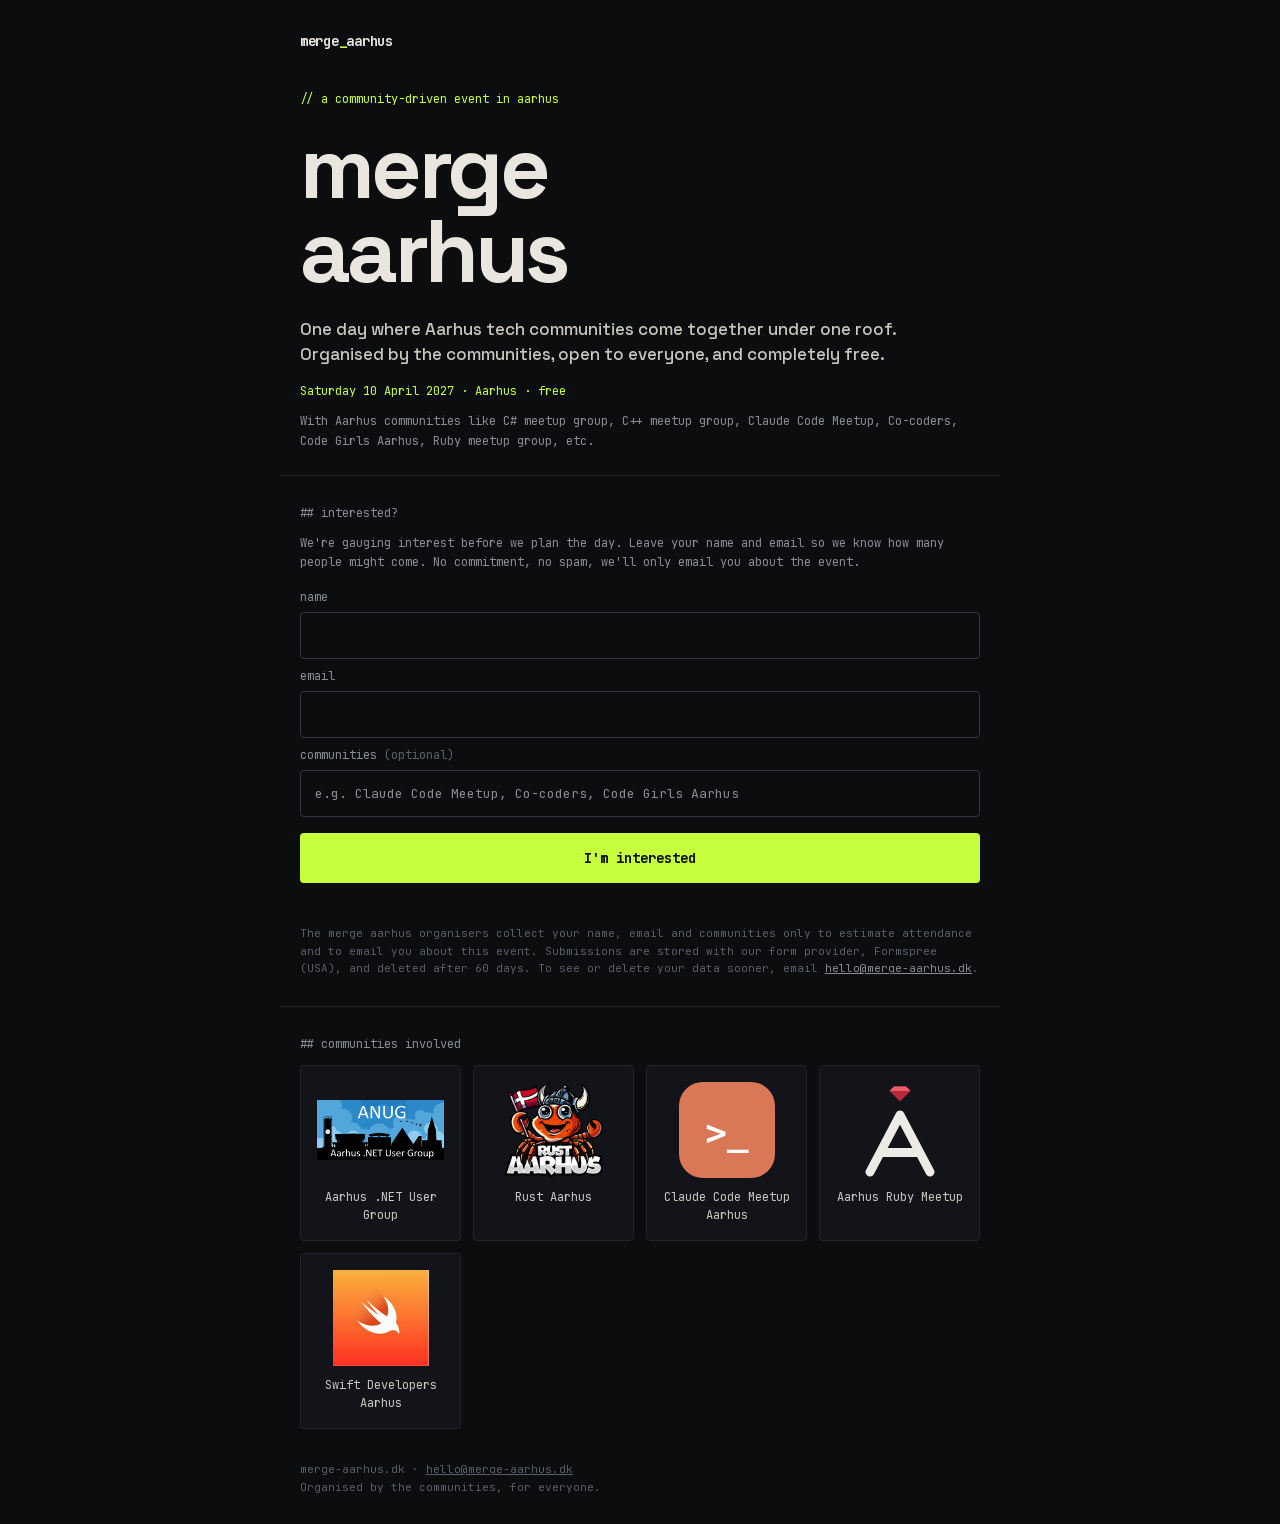
==== public/index.html @ e02bc5ac "Add Swift Developers Aarhus card with logo and link" ====
<!DOCTYPE html>
<html lang="en">
<head>
  <meta charset="utf-8">
  <meta name="viewport" content="width=device-width, initial-scale=1">
  <title>merge aarhus</title>
  <meta name="description" content="A free, community-driven tech event in Aarhus, for everyone. Saturday 10 April 2027. Tell us you're interested so we know how many people to plan for.">
  <meta name="theme-color" content="#0c0d0f">
  <link rel="icon" href="favicon.svg" type="image/svg+xml">
  <link rel="preload" href="fonts/jetbrains-mono-latin.woff2" as="font" type="font/woff2" crossorigin>
  <link rel="preload" href="fonts/space-grotesk-latin.woff2" as="font" type="font/woff2" crossorigin>
  <link rel="stylesheet" href="styles.css">
  <script src="app.js" defer></script>
</head>
<body>
  <div class="wrap">
    <nav class="nav">
      <a href="/" class="logo">merge<span>_</span>aarhus</a>
    </nav>

    <header class="section hero">
      <div class="kicker">// a community-driven event in aarhus</div>
      <h1>merge<br>aarhus</h1>
      <p class="lede hero-lede">One day where Aarhus tech communities come together under one roof.<br>Organised by the communities, open to everyone, and completely free.</p>
      <div class="hero-date"><time datetime="2027-04-10">Saturday 10 April 2027</time> · Aarhus · free</div>
      <p class="hero-communities">With Aarhus communities like C# meetup group, C++ meetup group, Claude Code Meetup, Co-coders, Code Girls Aarhus, Ruby meetup group, etc.</p>
    </header>

    <section class="section" id="interest">
      <div class="label">## interested?</div>
      <p class="muted-p">We're gauging interest before we plan the day. Leave your name and email so we know how many people might come. No commitment, no spam, we'll only email you about the event.</p>
      <form class="form" id="interest-form" action="https://formspree.io/f/mljjpjzb" method="POST">
        <label class="field">
          <span>name</span>
          <input class="input" name="name" autocomplete="name" maxlength="100" required>
        </label>
        <label class="field">
          <span>email</span>
          <input class="input" name="email" type="email" autocomplete="email" maxlength="200" required>
        </label>
        <label class="field">
          <span>communities <em>(optional)</em></span>
          <input class="input" name="communities" autocomplete="off" maxlength="200" placeholder="e.g. Claude Code Meetup, Co-coders, Code Girls Aarhus">
        </label>
        <!-- Honeypot: hidden from people, filled in by bots. Formspree drops submissions where it is set. -->
        <input class="hp" type="text" name="_gotcha" tabindex="-1" autocomplete="off" aria-hidden="true">
        <button class="btn center" type="submit">I'm interested</button>
        <div class="form-note" id="form-note" role="status"></div>
        <p class="privacy">
          The merge aarhus organisers collect your name, email and communities only to estimate attendance and to email you about this event.
          Submissions are stored with our form provider, Formspree (USA), and deleted after 60 days.
          To see or delete your data sooner, email <a href="mailto:hello@merge-aarhus.dk">hello@merge-aarhus.dk</a>.
        </p>
      </form>
    </section>

    <section class="section" id="communities">
      <div class="label">## communities involved</div>
      <ul class="community-grid">
        <li class="community">
          <a href="https://www.meetup.com/anugdk" target="_blank" rel="noopener">
            <img src="logos/anug.png" alt="Aarhus .NET User Group (ANUG) logo" width="480" height="228" loading="lazy">
            <span>Aarhus .NET User Group</span>
          </a>
        </li>
        <li class="community">
          <a href="https://rustaarhus.dk" target="_blank" rel="noopener">
            <img src="logos/rust-aarhus.png" alt="Rust Aarhus logo" width="300" height="290" loading="lazy">
            <span>Rust Aarhus</span>
          </a>
        </li>
        <li class="community">
          <a href="https://claude-meetup-aarhus.com/" target="_blank" rel="noopener">
            <img src="logos/claude-code-meetup-aarhus.svg" alt="Claude Code Meetup Aarhus logo" width="64" height="64" loading="lazy">
            <span>Claude Code Meetup Aarhus</span>
          </a>
        </li>
        <li class="community">
          <a href="https://aarhus-ruby-meetup.com/" target="_blank" rel="noopener">
            <img src="logos/aarhus-ruby-meetup.svg" alt="Aarhus Ruby Meetup logo" width="64" height="64" loading="lazy">
            <span>Aarhus Ruby Meetup</span>
          </a>
        </li>
        <li class="community">
          <a href="https://www.meetup.com/swift-developers-aarhus/" target="_blank" rel="noopener">
            <img src="logos/swift-developers-aarhus.png" alt="Swift Developers Aarhus logo" width="192" height="192" loading="lazy">
            <span>Swift Developers Aarhus</span>
          </a>
        </li>
      </ul>
      <div class="footer">
        merge-aarhus.dk · <a href="mailto:hello@merge-aarhus.dk">hello@merge-aarhus.dk</a><br>
        Organised by the communities, for everyone.
      </div>
    </section>
  </div>
</body>
</html>
---- public/styles.css ----
@font-face {
  font-family: 'JetBrains Mono';
  font-style: normal;
  font-weight: 400 700;
  font-display: swap;
  src: url(fonts/jetbrains-mono-latin.woff2) format('woff2');
}
@font-face {
  font-family: 'Space Grotesk';
  font-style: normal;
  font-weight: 500 700;
  font-display: swap;
  src: url(fonts/space-grotesk-latin.woff2) format('woff2');
}

:root {
  --bg: #0c0d0f;
  --surface: #12141a;
  --line: #22252a;
  --line-strong: #33373e;
  --fg: #e8e6df;
  --fg-soft: #c9c7bf;
  --muted: #8a8d94;
  --faint: #5b5f66;
  --accent: #c8ff3d;
  --mono: 'JetBrains Mono', ui-monospace, Menlo, monospace;
  --display: 'Space Grotesk', system-ui, sans-serif;
}

* { box-sizing: border-box; }

body {
  margin: 0;
  background: var(--bg);
  color: var(--fg);
  font: 12px/1.5 var(--mono);
  -webkit-font-smoothing: antialiased;
}

a { color: var(--fg); }
a:hover { color: var(--accent); }

.wrap { max-width: 720px; margin: 0 auto; }

/* nav */
.nav {
  display: flex;
  justify-content: space-between;
  align-items: center;
  padding: 24px 20px 12px;
}
.logo { font: 700 14px var(--mono); letter-spacing: -0.02em; text-decoration: none; }
.logo span { color: var(--accent); }

/* sections */
.section { padding: 28px 20px; border-bottom: 1px solid var(--line); }
.section:last-child { border-bottom: 0; }
.label { color: var(--muted); margin-bottom: 12px; }
.link-accent { color: var(--accent); text-decoration: none; }
.link-accent:hover { text-decoration: underline; }

/* hero */
.hero { padding-top: 28px; padding-bottom: 24px; }
.kicker { color: var(--accent); margin-bottom: 18px; }
.hero h1 {
  margin: 0;
  font: 700 54px/0.95 var(--display);
  letter-spacing: -0.04em;
}

.btn {
  display: flex;
  justify-content: space-between;
  align-items: center;
  padding: 16px 18px;
  background: var(--accent);
  color: var(--bg);
  text-decoration: none;
  font: 700 14px var(--mono);
  border: 0;
  border-radius: 4px;
  cursor: pointer;
  width: 100%;
}
.btn:hover { color: var(--bg); filter: brightness(1.08); }
.btn.center { justify-content: center; }

.lede { margin: 0; font: 500 17px/1.45 var(--display); text-wrap: pretty; }

/* communities */
.community-grid {
  display: grid;
  grid-template-columns: repeat(auto-fill, minmax(150px, 1fr));
  gap: 12px;
  margin: 0;
  padding: 0;
  list-style: none;
}
.community a {
  display: flex;
  flex-direction: column;
  align-items: center;
  gap: 10px;
  padding: 16px;
  border: 1px solid var(--line);
  border-radius: 4px;
  background: var(--surface);
  text-align: center;
  color: var(--fg-soft);
  text-decoration: none;
  height: 100%;
}
.community a:hover { border-color: var(--accent); color: var(--accent); }
.community img { width: 100%; height: 96px; object-fit: contain; }

/* register */
.muted-p { margin: 0 0 16px; color: var(--muted); line-height: 1.6; }
.form { display: flex; flex-direction: column; gap: 8px; }
.input {
  padding: 14px;
  border: 1px solid var(--line-strong);
  border-radius: 4px;
  background: transparent;
  color: var(--fg);
  font: 13px var(--mono);
}
.input::placeholder { color: var(--muted); }
.input:focus { outline: none; border-color: var(--accent); }
.field { display: flex; flex-direction: column; gap: 6px; color: var(--muted); }
.field em { font-style: normal; color: var(--faint); }
.form .btn { margin-top: 8px; }
.btn:disabled { opacity: .6; cursor: wait; }
.hero-lede { margin-top: 24px; color: var(--fg-soft); }
.hero-date { margin-top: 16px; color: var(--accent); }
.hero-communities { margin: 12px 0 0; color: var(--muted); line-height: 1.6; text-wrap: pretty; }
.hp { position: absolute; left: -10000px; width: 1px; height: 1px; opacity: 0; }
.privacy { margin: 8px 0 0; font-size: 11px; line-height: 1.6; color: var(--faint); }
.privacy a { color: var(--muted); }
.form-note { min-height: 1.5em; color: var(--accent); }
.footer { margin-top: 32px; font-size: 11px; line-height: 1.6; color: var(--faint); }
.footer a { color: var(--faint); }

/* wider screens */
@media (min-width: 640px) {
  .nav { padding-top: 32px; }
  .hero h1 { font-size: 88px; }
}
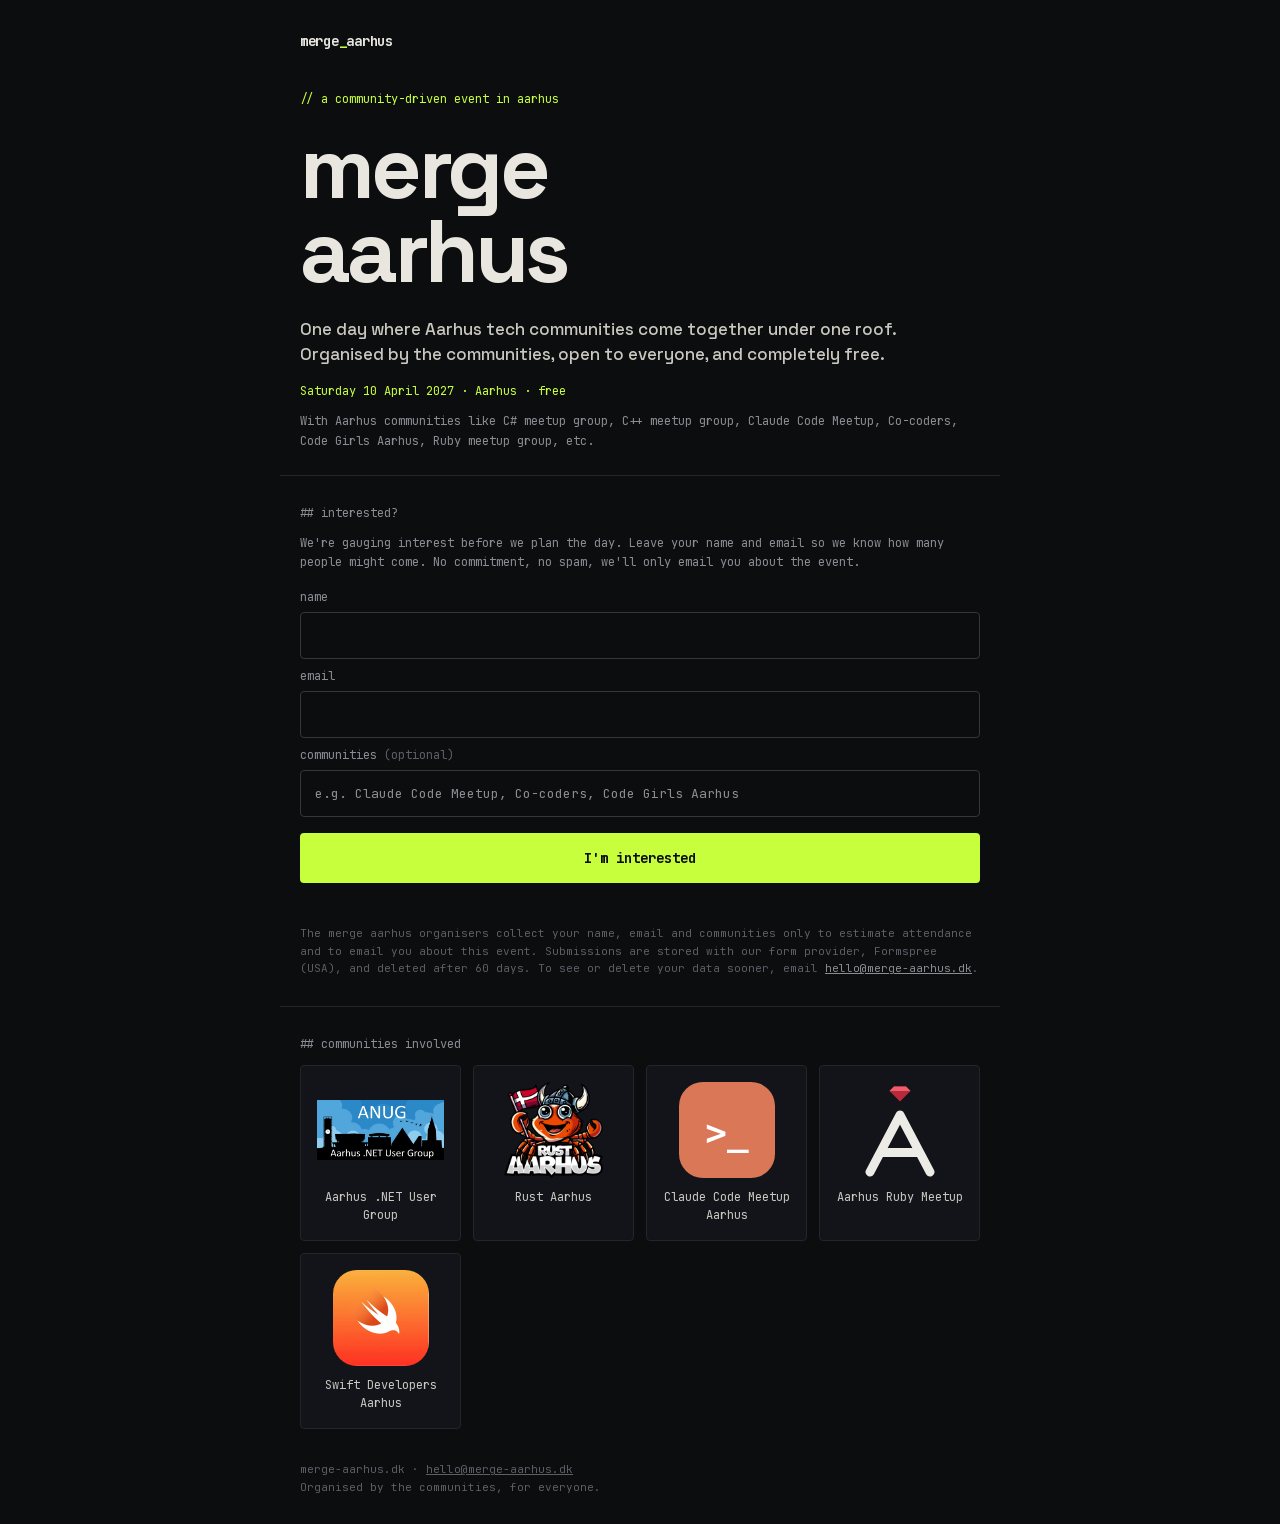
==== commit 3fdb8134: "Round Swift Developers Aarhus logo corners" ====
--- a/public/index.html
+++ b/public/index.html
@@ -83,7 +83,7 @@
         </li>
         <li class="community">
           <a href="https://www.meetup.com/swift-developers-aarhus/" target="_blank" rel="noopener">
-            <img src="logos/swift-developers-aarhus.png" alt="Swift Developers Aarhus logo" width="192" height="192" loading="lazy">
+            <img class="logo-rounded" src="logos/swift-developers-aarhus.png" alt="Swift Developers Aarhus logo" width="192" height="192" loading="lazy">
             <span>Swift Developers Aarhus</span>
           </a>
         </li>
--- a/public/styles.css
+++ b/public/styles.css
@@ -112,6 +112,7 @@
 }
 .community a:hover { border-color: var(--accent); color: var(--accent); }
 .community img { width: 100%; height: 96px; object-fit: contain; }
+.community img.logo-rounded { width: 96px; border-radius: 24px; }
 
 /* register */
 .muted-p { margin: 0 0 16px; color: var(--muted); line-height: 1.6; }
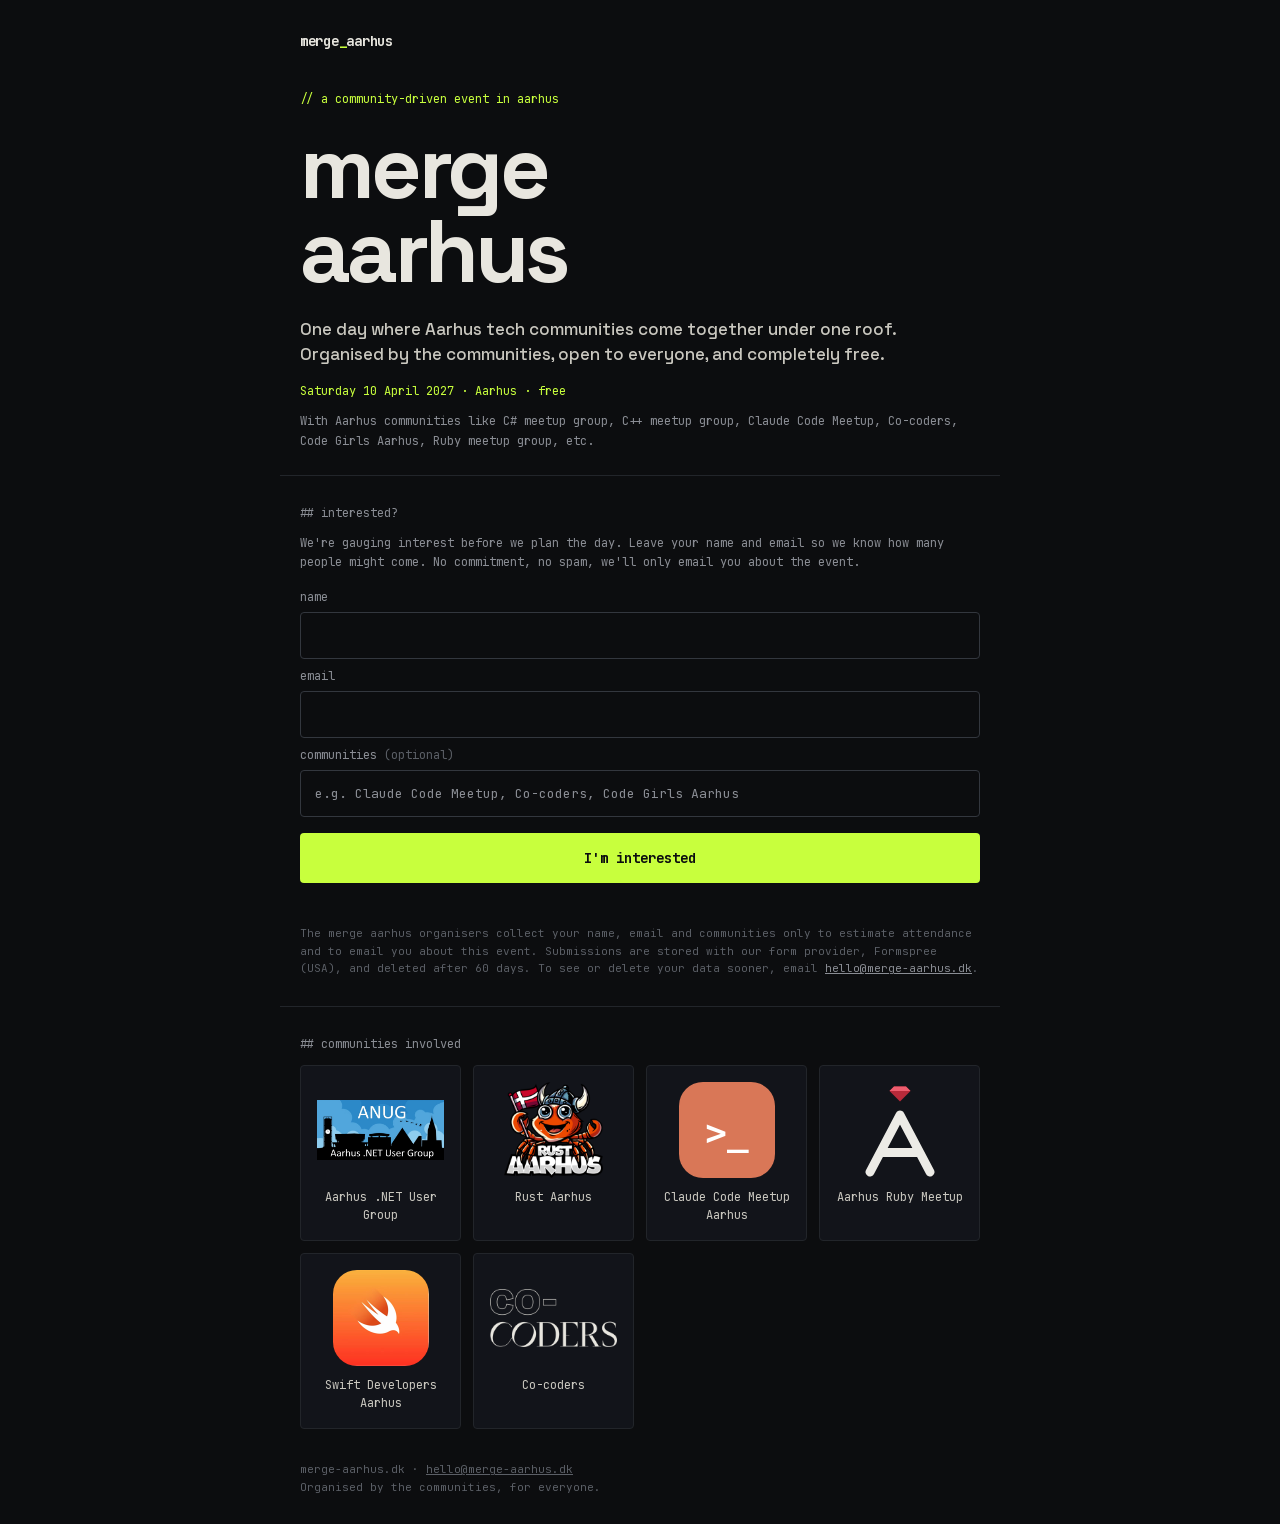
==== commit a1e53e85: "Add Co-coders card with logo and link" ====
--- a/public/index.html
+++ b/public/index.html
@@ -87,6 +87,12 @@
             <span>Swift Developers Aarhus</span>
           </a>
         </li>
+        <li class="community">
+          <a href="https://cocoders.dk/" target="_blank" rel="noopener">
+            <img src="logos/co-coders.png" alt="Co-coders logo" width="360" height="162" loading="lazy">
+            <span>Co-coders</span>
+          </a>
+        </li>
       </ul>
       <div class="footer">
         merge-aarhus.dk · <a href="mailto:hello@merge-aarhus.dk">hello@merge-aarhus.dk</a><br>
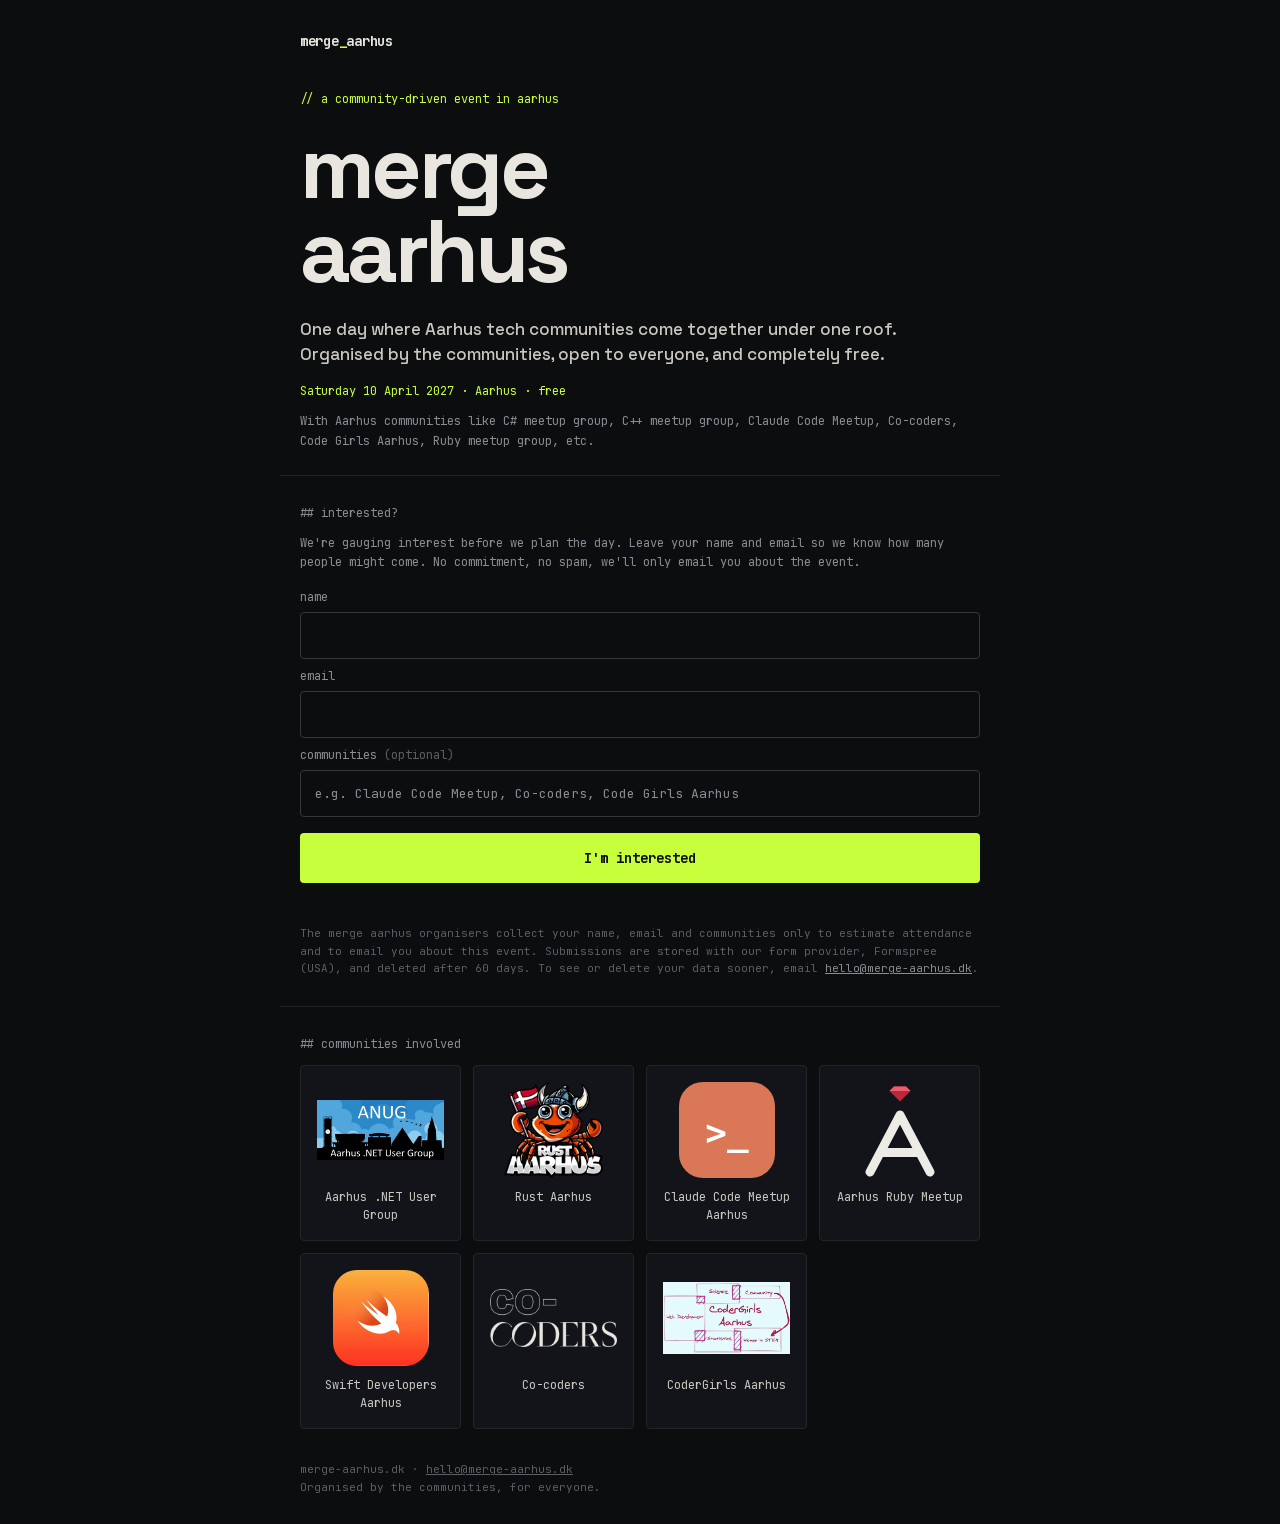
==== commit 1d4d5be8: "Add CoderGirls Aarhus card with Meetup image and link" ====
--- a/public/index.html
+++ b/public/index.html
@@ -93,6 +93,12 @@
             <span>Co-coders</span>
           </a>
         </li>
+        <li class="community">
+          <a href="https://www.meetup.com/codergirls_aarhus/" target="_blank" rel="noopener">
+            <img src="logos/codergirls-aarhus.jpg" alt="CoderGirls Aarhus logo" width="480" height="270" loading="lazy">
+            <span>CoderGirls Aarhus</span>
+          </a>
+        </li>
       </ul>
       <div class="footer">
         merge-aarhus.dk · <a href="mailto:hello@merge-aarhus.dk">hello@merge-aarhus.dk</a><br>
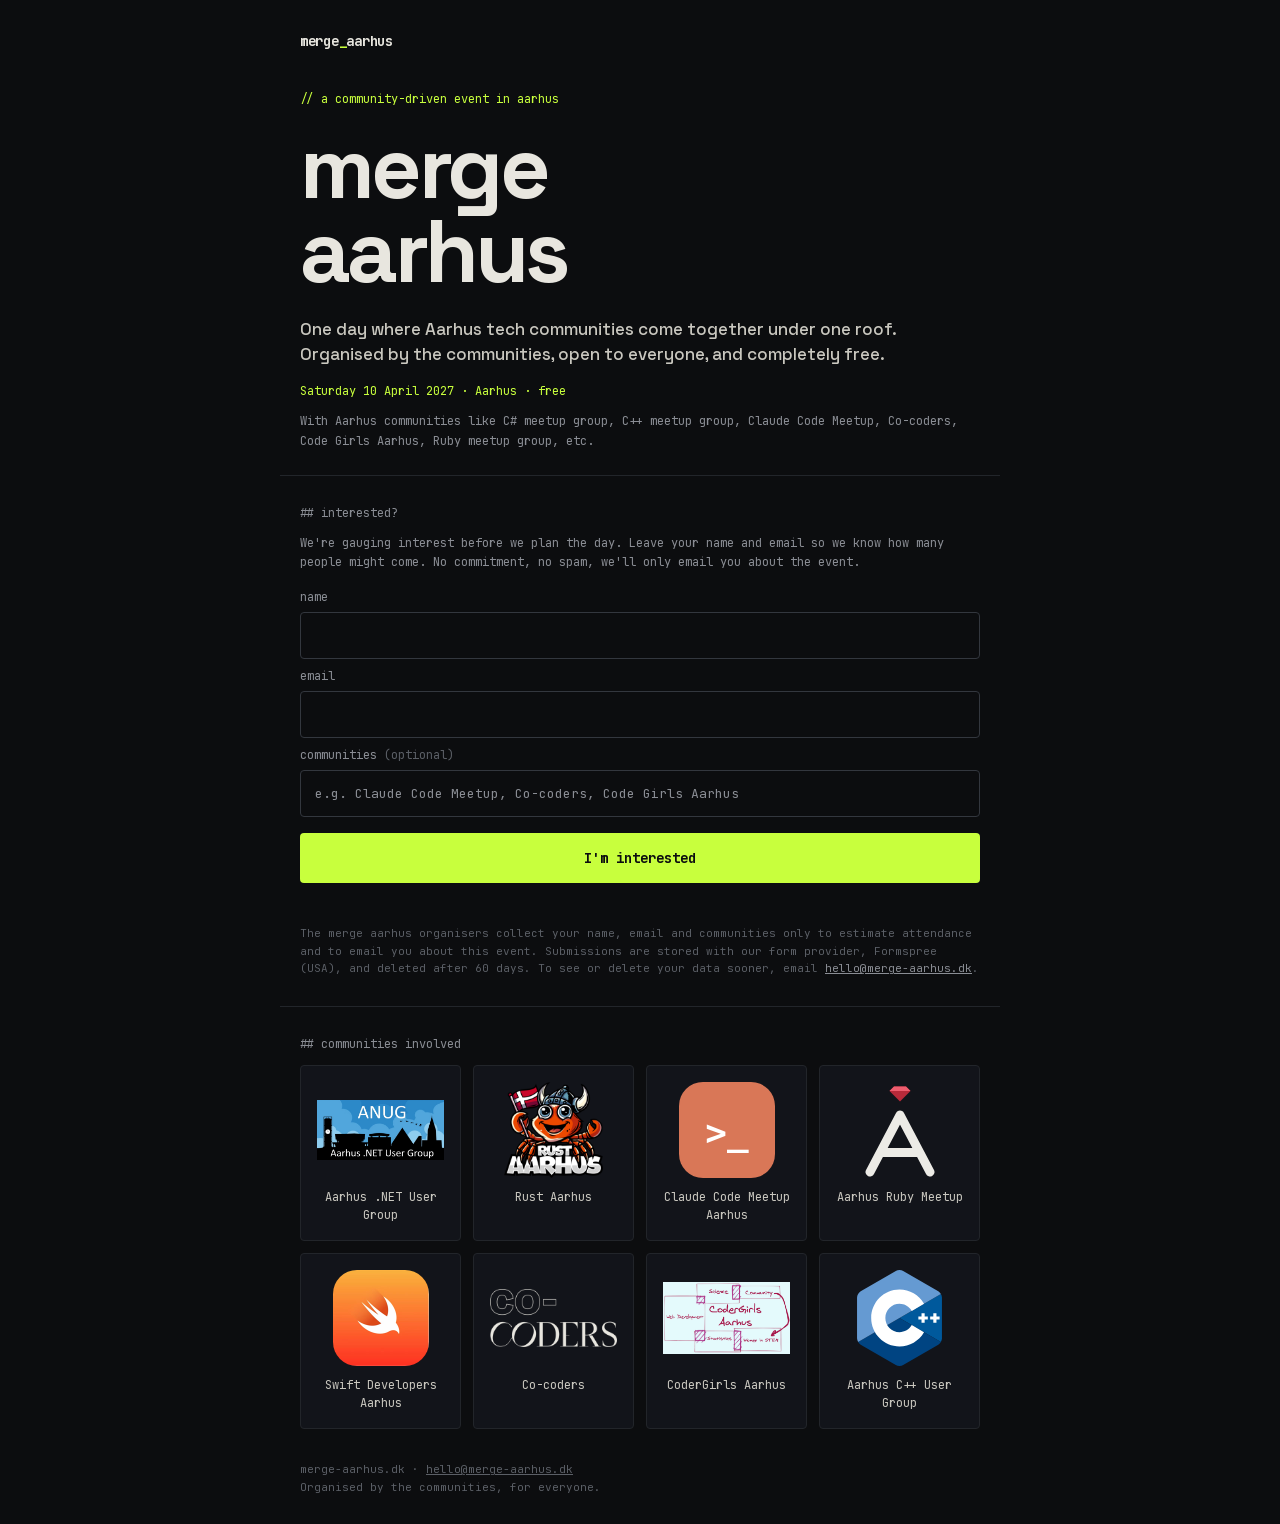
==== commit 9b40d8df: "Add Aarhus C++ User Group card with C++ logo and link" ====
--- a/public/index.html
+++ b/public/index.html
@@ -99,6 +99,12 @@
             <span>CoderGirls Aarhus</span>
           </a>
         </li>
+        <li class="community">
+          <a href="https://aacppug.github.io/" target="_blank" rel="noopener">
+            <img src="logos/aarhus-cpp-user-group.svg" alt="C++ logo" width="306" height="344" loading="lazy">
+            <span>Aarhus C++ User Group</span>
+          </a>
+        </li>
       </ul>
       <div class="footer">
         merge-aarhus.dk · <a href="mailto:hello@merge-aarhus.dk">hello@merge-aarhus.dk</a><br>
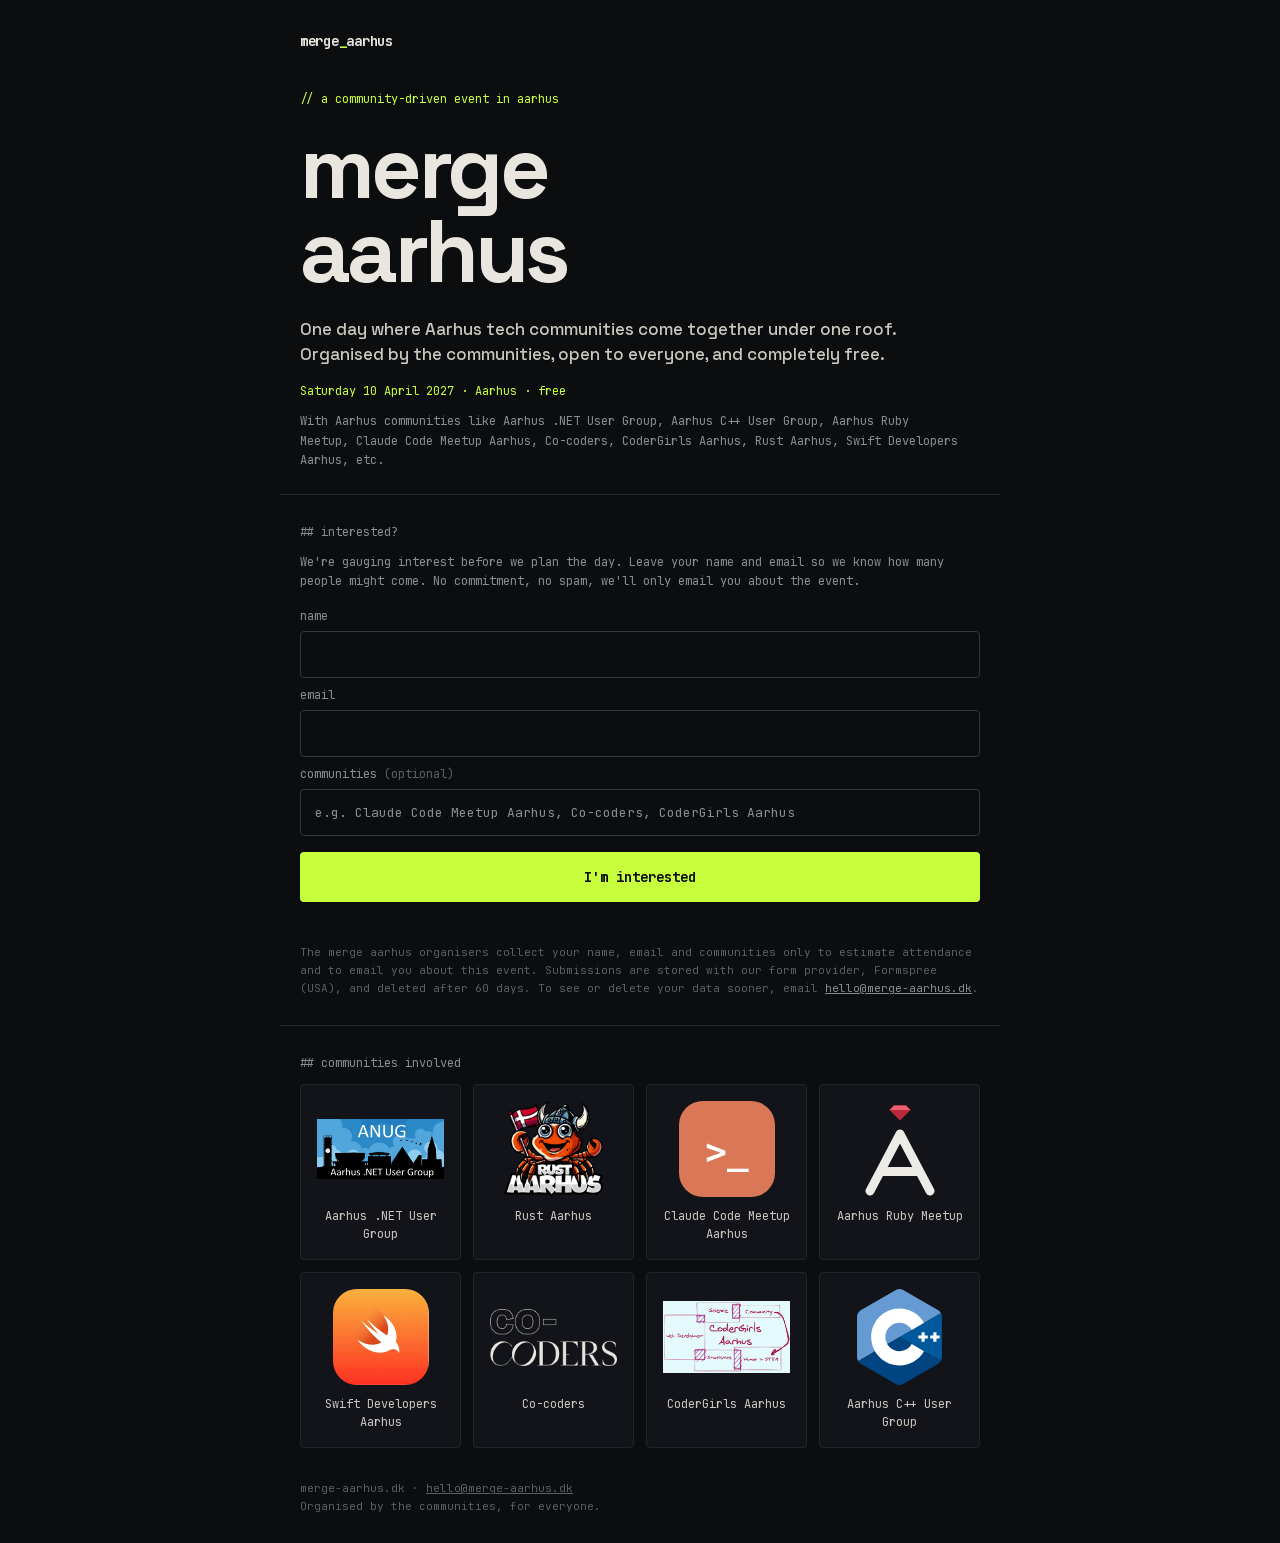
==== commit 5a1249d9: "Use real community names in hero list and placeholder" ====
--- a/public/index.html
+++ b/public/index.html
@@ -23,7 +23,7 @@
       <h1>merge<br>aarhus</h1>
       <p class="lede hero-lede">One day where Aarhus tech communities come together under one roof.<br>Organised by the communities, open to everyone, and completely free.</p>
       <div class="hero-date"><time datetime="2027-04-10">Saturday 10 April 2027</time> · Aarhus · free</div>
-      <p class="hero-communities">With Aarhus communities like C# meetup group, C++ meetup group, Claude Code Meetup, Co-coders, Code Girls Aarhus, Ruby meetup group, etc.</p>
+      <p class="hero-communities">With Aarhus communities like Aarhus .NET User Group, Aarhus C++ User Group, Aarhus Ruby Meetup, Claude Code Meetup Aarhus, Co-coders, CoderGirls Aarhus, Rust Aarhus, Swift Developers Aarhus, etc.</p>
     </header>
 
     <section class="section" id="interest">
@@ -40,7 +40,7 @@
         </label>
         <label class="field">
           <span>communities <em>(optional)</em></span>
-          <input class="input" name="communities" autocomplete="off" maxlength="200" placeholder="e.g. Claude Code Meetup, Co-coders, Code Girls Aarhus">
+          <input class="input" name="communities" autocomplete="off" maxlength="200" placeholder="e.g. Claude Code Meetup Aarhus, Co-coders, CoderGirls Aarhus">
         </label>
         <!-- Honeypot: hidden from people, filled in by bots. Formspree drops submissions where it is set. -->
         <input class="hp" type="text" name="_gotcha" tabindex="-1" autocomplete="off" aria-hidden="true">
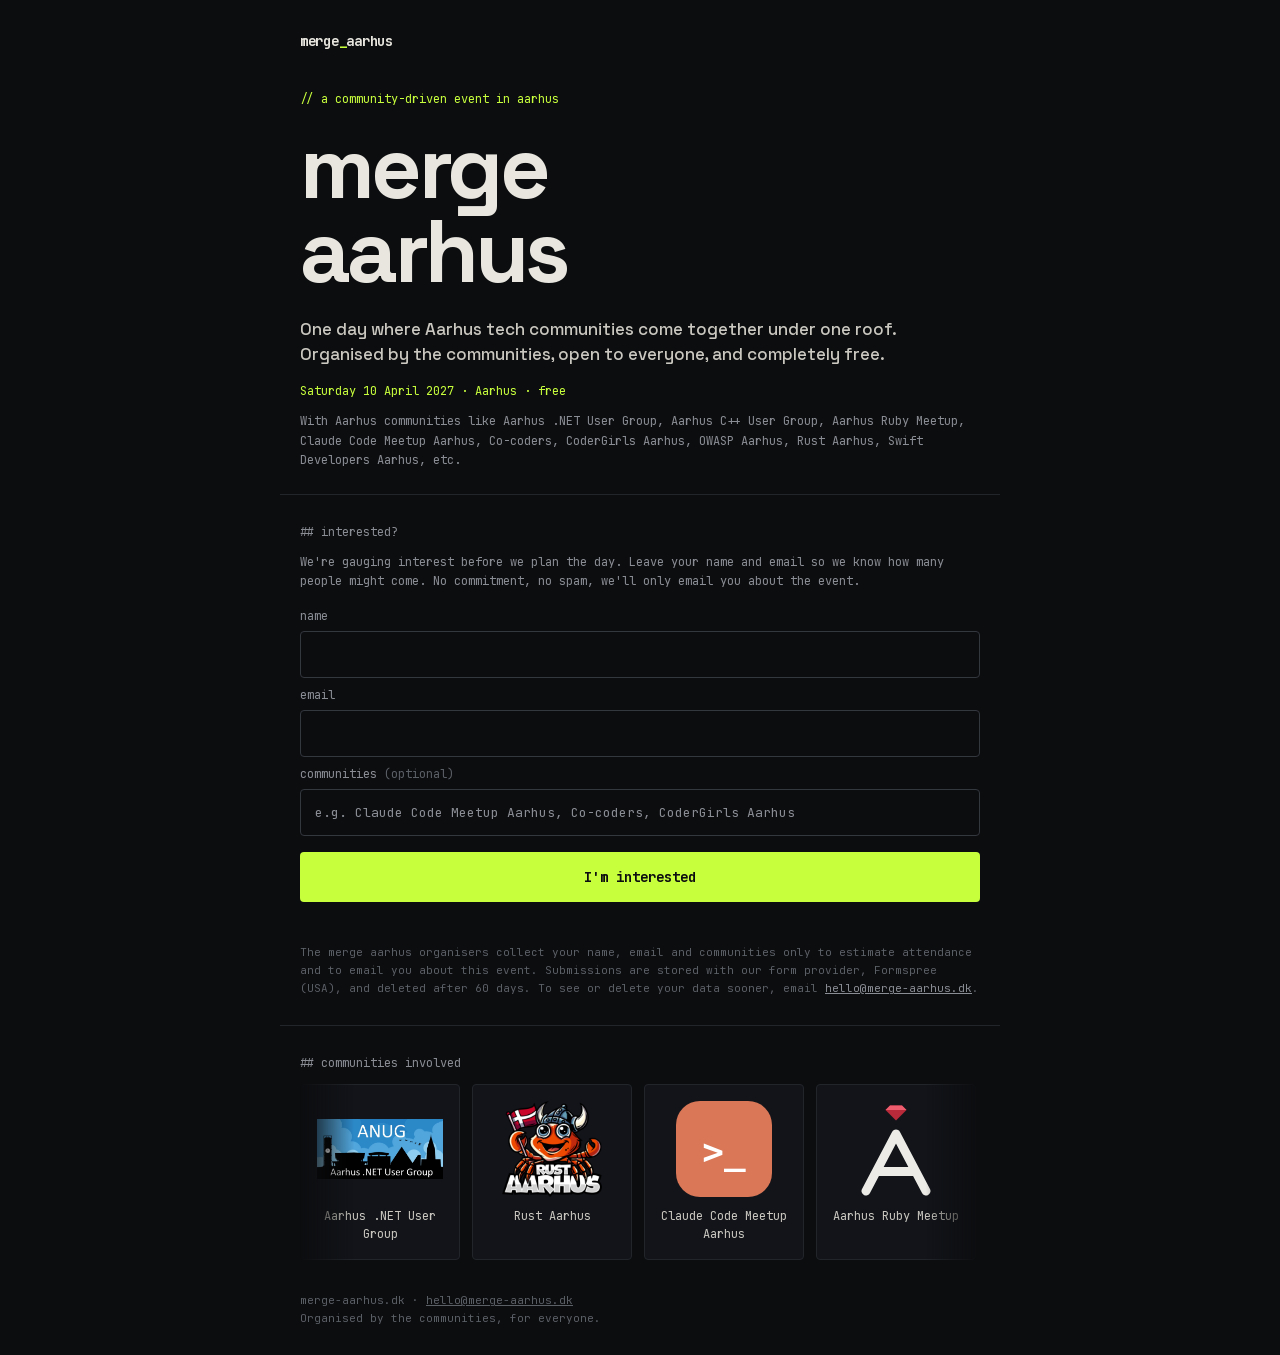
==== commit 4da4773d: "Add OWASP Aarhus and turn communities into a scrolling carousel" ====
--- a/public/index.html
+++ b/public/index.html
@@ -23,7 +23,7 @@
       <h1>merge<br>aarhus</h1>
       <p class="lede hero-lede">One day where Aarhus tech communities come together under one roof.<br>Organised by the communities, open to everyone, and completely free.</p>
       <div class="hero-date"><time datetime="2027-04-10">Saturday 10 April 2027</time> · Aarhus · free</div>
-      <p class="hero-communities">With Aarhus communities like Aarhus .NET User Group, Aarhus C++ User Group, Aarhus Ruby Meetup, Claude Code Meetup Aarhus, Co-coders, CoderGirls Aarhus, Rust Aarhus, Swift Developers Aarhus, etc.</p>
+      <p class="hero-communities">With Aarhus communities like Aarhus .NET User Group, Aarhus C++ User Group, Aarhus Ruby Meetup, Claude Code Meetup Aarhus, Co-coders, CoderGirls Aarhus, OWASP Aarhus, Rust Aarhus, Swift Developers Aarhus, etc.</p>
     </header>
 
     <section class="section" id="interest">
@@ -56,56 +56,64 @@
 
     <section class="section" id="communities">
       <div class="label">## communities involved</div>
-      <ul class="community-grid">
-        <li class="community">
-          <a href="https://www.meetup.com/anugdk" target="_blank" rel="noopener">
-            <img src="logos/anug.png" alt="Aarhus .NET User Group (ANUG) logo" width="480" height="228" loading="lazy">
-            <span>Aarhus .NET User Group</span>
-          </a>
-        </li>
-        <li class="community">
-          <a href="https://rustaarhus.dk" target="_blank" rel="noopener">
-            <img src="logos/rust-aarhus.png" alt="Rust Aarhus logo" width="300" height="290" loading="lazy">
-            <span>Rust Aarhus</span>
-          </a>
-        </li>
-        <li class="community">
-          <a href="https://claude-meetup-aarhus.com/" target="_blank" rel="noopener">
-            <img src="logos/claude-code-meetup-aarhus.svg" alt="Claude Code Meetup Aarhus logo" width="64" height="64" loading="lazy">
-            <span>Claude Code Meetup Aarhus</span>
-          </a>
-        </li>
-        <li class="community">
-          <a href="https://aarhus-ruby-meetup.com/" target="_blank" rel="noopener">
-            <img src="logos/aarhus-ruby-meetup.svg" alt="Aarhus Ruby Meetup logo" width="64" height="64" loading="lazy">
-            <span>Aarhus Ruby Meetup</span>
-          </a>
-        </li>
-        <li class="community">
-          <a href="https://www.meetup.com/swift-developers-aarhus/" target="_blank" rel="noopener">
-            <img class="logo-rounded" src="logos/swift-developers-aarhus.png" alt="Swift Developers Aarhus logo" width="192" height="192" loading="lazy">
-            <span>Swift Developers Aarhus</span>
-          </a>
-        </li>
-        <li class="community">
-          <a href="https://cocoders.dk/" target="_blank" rel="noopener">
-            <img src="logos/co-coders.png" alt="Co-coders logo" width="360" height="162" loading="lazy">
-            <span>Co-coders</span>
-          </a>
-        </li>
-        <li class="community">
-          <a href="https://www.meetup.com/codergirls_aarhus/" target="_blank" rel="noopener">
-            <img src="logos/codergirls-aarhus.jpg" alt="CoderGirls Aarhus logo" width="480" height="270" loading="lazy">
-            <span>CoderGirls Aarhus</span>
-          </a>
-        </li>
-        <li class="community">
-          <a href="https://aacppug.github.io/" target="_blank" rel="noopener">
-            <img src="logos/aarhus-cpp-user-group.svg" alt="C++ logo" width="306" height="344" loading="lazy">
-            <span>Aarhus C++ User Group</span>
-          </a>
-        </li>
-      </ul>
+      <div class="community-carousel" id="community-carousel">
+        <ul class="community-track">
+          <li class="community">
+            <a href="https://www.meetup.com/anugdk" target="_blank" rel="noopener">
+              <img src="logos/anug.png" alt="Aarhus .NET User Group (ANUG) logo" width="480" height="228" loading="lazy">
+              <span>Aarhus .NET User Group</span>
+            </a>
+          </li>
+          <li class="community">
+            <a href="https://rustaarhus.dk" target="_blank" rel="noopener">
+              <img src="logos/rust-aarhus.png" alt="Rust Aarhus logo" width="300" height="290" loading="lazy">
+              <span>Rust Aarhus</span>
+            </a>
+          </li>
+          <li class="community">
+            <a href="https://claude-meetup-aarhus.com/" target="_blank" rel="noopener">
+              <img src="logos/claude-code-meetup-aarhus.svg" alt="Claude Code Meetup Aarhus logo" width="64" height="64" loading="lazy">
+              <span>Claude Code Meetup Aarhus</span>
+            </a>
+          </li>
+          <li class="community">
+            <a href="https://aarhus-ruby-meetup.com/" target="_blank" rel="noopener">
+              <img src="logos/aarhus-ruby-meetup.svg" alt="Aarhus Ruby Meetup logo" width="64" height="64" loading="lazy">
+              <span>Aarhus Ruby Meetup</span>
+            </a>
+          </li>
+          <li class="community">
+            <a href="https://www.meetup.com/swift-developers-aarhus/" target="_blank" rel="noopener">
+              <img class="logo-rounded" src="logos/swift-developers-aarhus.png" alt="Swift Developers Aarhus logo" width="192" height="192" loading="lazy">
+              <span>Swift Developers Aarhus</span>
+            </a>
+          </li>
+          <li class="community">
+            <a href="https://cocoders.dk/" target="_blank" rel="noopener">
+              <img src="logos/co-coders.png" alt="Co-coders logo" width="360" height="162" loading="lazy">
+              <span>Co-coders</span>
+            </a>
+          </li>
+          <li class="community">
+            <a href="https://www.meetup.com/codergirls_aarhus/" target="_blank" rel="noopener">
+              <img src="logos/codergirls-aarhus.jpg" alt="CoderGirls Aarhus logo" width="480" height="270" loading="lazy">
+              <span>CoderGirls Aarhus</span>
+            </a>
+          </li>
+          <li class="community">
+            <a href="https://aacppug.github.io/" target="_blank" rel="noopener">
+              <img src="logos/aarhus-cpp-user-group.svg" alt="C++ logo" width="306" height="344" loading="lazy">
+              <span>Aarhus C++ User Group</span>
+            </a>
+          </li>
+          <li class="community">
+            <a href="https://owasp.org/chapters/aarhus" target="_blank" rel="noopener">
+              <img src="logos/owasp-aarhus.svg" alt="OWASP logo" width="213" height="64" loading="lazy">
+              <span>OWASP Aarhus</span>
+            </a>
+          </li>
+        </ul>
+      </div>
       <div class="footer">
         merge-aarhus.dk · <a href="mailto:hello@merge-aarhus.dk">hello@merge-aarhus.dk</a><br>
         Organised by the communities, for everyone.
--- a/public/styles.css
+++ b/public/styles.css
@@ -88,13 +88,32 @@
 .lede { margin: 0; font: 500 17px/1.45 var(--display); text-wrap: pretty; }
 
 /* communities */
-.community-grid {
-  display: grid;
-  grid-template-columns: repeat(auto-fill, minmax(150px, 1fr));
+.community-track {
+  display: flex;
+  flex-wrap: wrap;
   gap: 12px;
   margin: 0;
   padding: 0;
   list-style: none;
+}
+.community { flex: 0 0 160px; }
+
+/* scrolling carousel, switched on by app.js unless reduced motion is preferred */
+.community-carousel.is-scrolling {
+  overflow: hidden;
+  -webkit-mask-image: linear-gradient(to right, transparent, #000 8%, #000 92%, transparent);
+  mask-image: linear-gradient(to right, transparent, #000 8%, #000 92%, transparent);
+}
+.is-scrolling .community-track {
+  flex-wrap: nowrap;
+  width: max-content;
+  animation: community-scroll 45s linear infinite;
+}
+.is-scrolling:hover .community-track,
+.is-scrolling:focus-within .community-track { animation-play-state: paused; }
+/* the list is doubled, so shifting by half (plus half a gap) loops seamlessly */
+@keyframes community-scroll {
+  to { transform: translateX(calc(-50% - 6px)); }
 }
 .community a {
   display: flex;
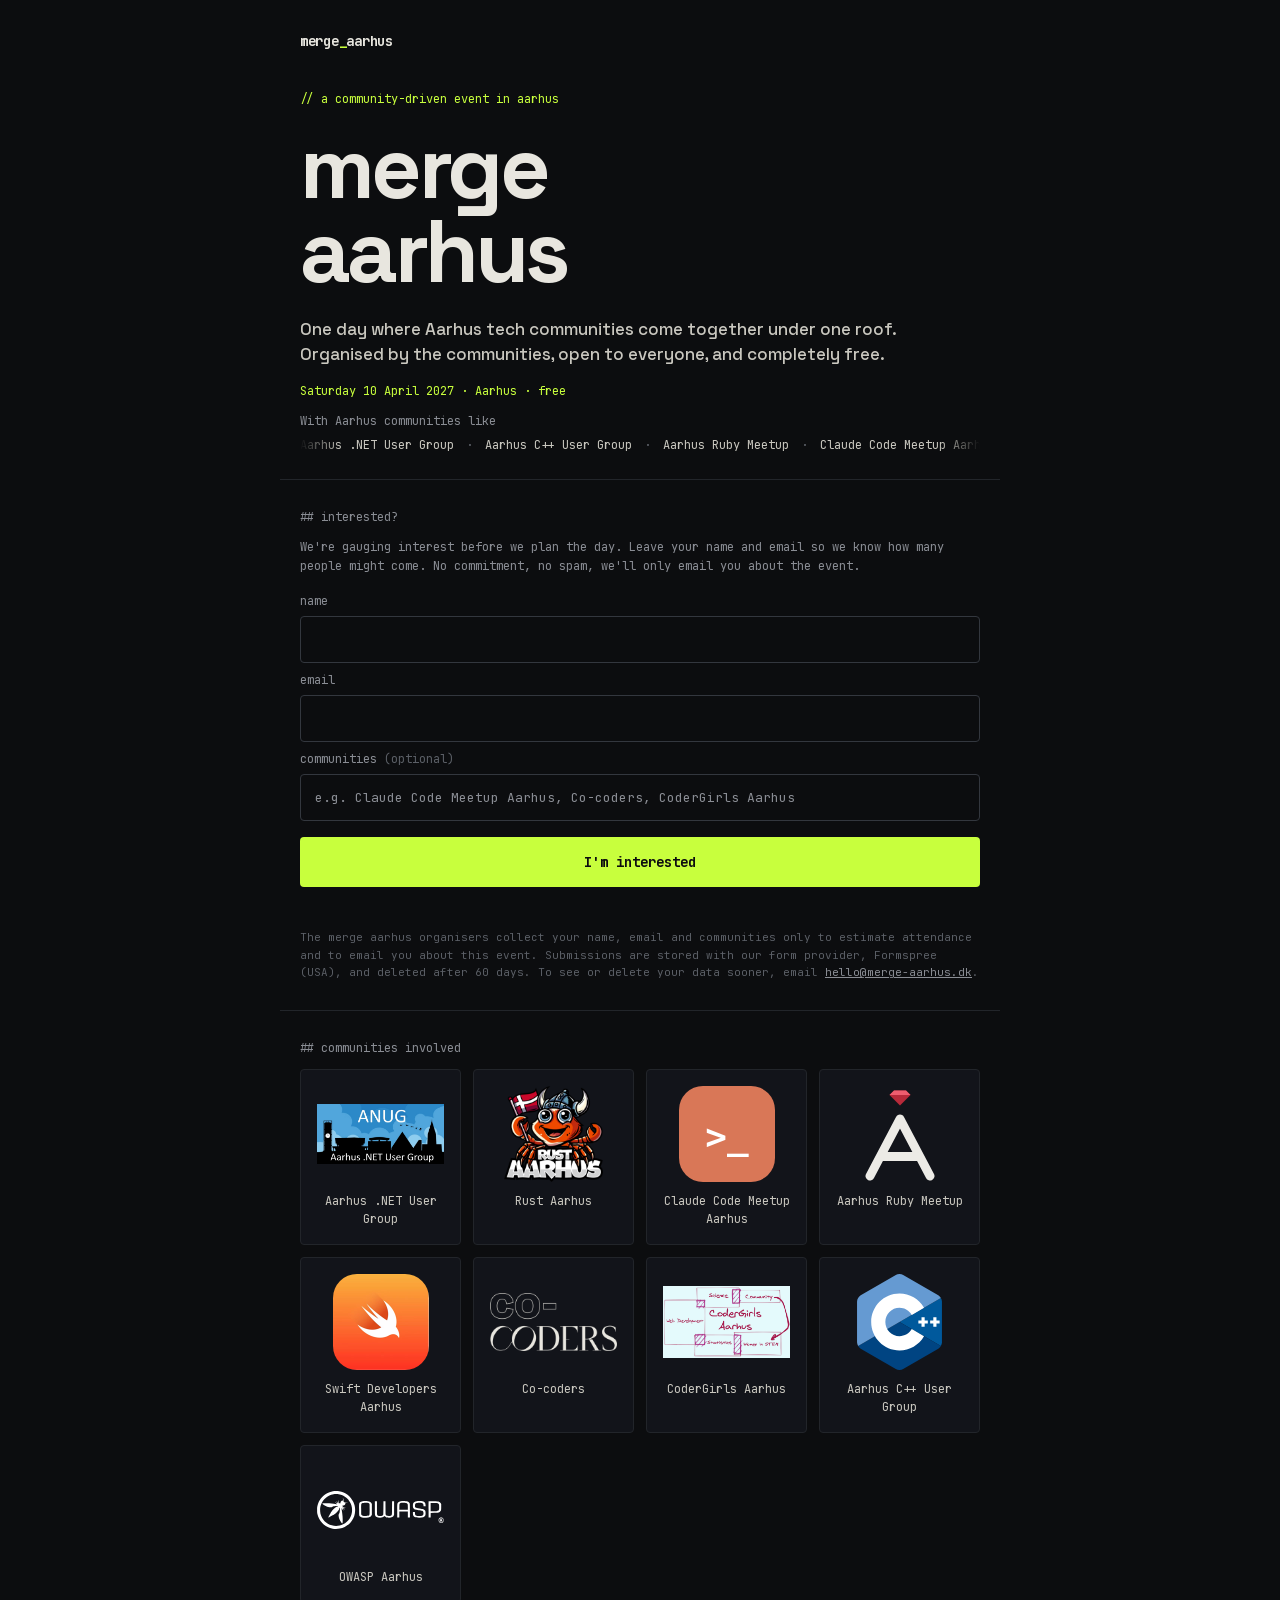
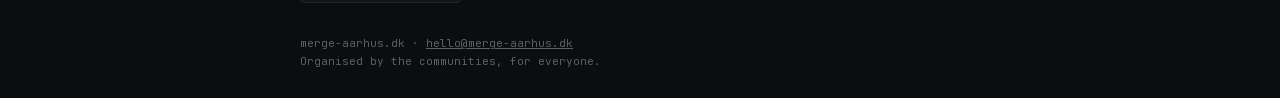
==== commit c2804ead: "Move carousel to hero community names; restore community grid" ====
--- a/public/index.html
+++ b/public/index.html
@@ -23,7 +23,22 @@
       <h1>merge<br>aarhus</h1>
       <p class="lede hero-lede">One day where Aarhus tech communities come together under one roof.<br>Organised by the communities, open to everyone, and completely free.</p>
       <div class="hero-date"><time datetime="2027-04-10">Saturday 10 April 2027</time> · Aarhus · free</div>
-      <p class="hero-communities">With Aarhus communities like Aarhus .NET User Group, Aarhus C++ User Group, Aarhus Ruby Meetup, Claude Code Meetup Aarhus, Co-coders, CoderGirls Aarhus, OWASP Aarhus, Rust Aarhus, Swift Developers Aarhus, etc.</p>
+      <div class="hero-communities">
+        <p>With Aarhus communities like</p>
+        <div class="name-marquee" id="name-marquee">
+          <ul class="name-track">
+            <li>Aarhus .NET User Group</li>
+            <li>Aarhus C++ User Group</li>
+            <li>Aarhus Ruby Meetup</li>
+            <li>Claude Code Meetup Aarhus</li>
+            <li>Co-coders</li>
+            <li>CoderGirls Aarhus</li>
+            <li>OWASP Aarhus</li>
+            <li>Rust Aarhus</li>
+            <li>Swift Developers Aarhus</li>
+          </ul>
+        </div>
+      </div>
     </header>
 
     <section class="section" id="interest">
@@ -56,64 +71,62 @@
 
     <section class="section" id="communities">
       <div class="label">## communities involved</div>
-      <div class="community-carousel" id="community-carousel">
-        <ul class="community-track">
-          <li class="community">
-            <a href="https://www.meetup.com/anugdk" target="_blank" rel="noopener">
-              <img src="logos/anug.png" alt="Aarhus .NET User Group (ANUG) logo" width="480" height="228" loading="lazy">
-              <span>Aarhus .NET User Group</span>
-            </a>
-          </li>
-          <li class="community">
-            <a href="https://rustaarhus.dk" target="_blank" rel="noopener">
-              <img src="logos/rust-aarhus.png" alt="Rust Aarhus logo" width="300" height="290" loading="lazy">
-              <span>Rust Aarhus</span>
-            </a>
-          </li>
-          <li class="community">
-            <a href="https://claude-meetup-aarhus.com/" target="_blank" rel="noopener">
-              <img src="logos/claude-code-meetup-aarhus.svg" alt="Claude Code Meetup Aarhus logo" width="64" height="64" loading="lazy">
-              <span>Claude Code Meetup Aarhus</span>
-            </a>
-          </li>
-          <li class="community">
-            <a href="https://aarhus-ruby-meetup.com/" target="_blank" rel="noopener">
-              <img src="logos/aarhus-ruby-meetup.svg" alt="Aarhus Ruby Meetup logo" width="64" height="64" loading="lazy">
-              <span>Aarhus Ruby Meetup</span>
-            </a>
-          </li>
-          <li class="community">
-            <a href="https://www.meetup.com/swift-developers-aarhus/" target="_blank" rel="noopener">
-              <img class="logo-rounded" src="logos/swift-developers-aarhus.png" alt="Swift Developers Aarhus logo" width="192" height="192" loading="lazy">
-              <span>Swift Developers Aarhus</span>
-            </a>
-          </li>
-          <li class="community">
-            <a href="https://cocoders.dk/" target="_blank" rel="noopener">
-              <img src="logos/co-coders.png" alt="Co-coders logo" width="360" height="162" loading="lazy">
-              <span>Co-coders</span>
-            </a>
-          </li>
-          <li class="community">
-            <a href="https://www.meetup.com/codergirls_aarhus/" target="_blank" rel="noopener">
-              <img src="logos/codergirls-aarhus.jpg" alt="CoderGirls Aarhus logo" width="480" height="270" loading="lazy">
-              <span>CoderGirls Aarhus</span>
-            </a>
-          </li>
-          <li class="community">
-            <a href="https://aacppug.github.io/" target="_blank" rel="noopener">
-              <img src="logos/aarhus-cpp-user-group.svg" alt="C++ logo" width="306" height="344" loading="lazy">
-              <span>Aarhus C++ User Group</span>
-            </a>
-          </li>
-          <li class="community">
-            <a href="https://owasp.org/chapters/aarhus" target="_blank" rel="noopener">
-              <img src="logos/owasp-aarhus.svg" alt="OWASP logo" width="213" height="64" loading="lazy">
-              <span>OWASP Aarhus</span>
-            </a>
-          </li>
-        </ul>
-      </div>
+      <ul class="community-grid">
+        <li class="community">
+          <a href="https://www.meetup.com/anugdk" target="_blank" rel="noopener">
+            <img src="logos/anug.png" alt="Aarhus .NET User Group (ANUG) logo" width="480" height="228" loading="lazy">
+            <span>Aarhus .NET User Group</span>
+          </a>
+        </li>
+        <li class="community">
+          <a href="https://rustaarhus.dk" target="_blank" rel="noopener">
+            <img src="logos/rust-aarhus.png" alt="Rust Aarhus logo" width="300" height="290" loading="lazy">
+            <span>Rust Aarhus</span>
+          </a>
+        </li>
+        <li class="community">
+          <a href="https://claude-meetup-aarhus.com/" target="_blank" rel="noopener">
+            <img src="logos/claude-code-meetup-aarhus.svg" alt="Claude Code Meetup Aarhus logo" width="64" height="64" loading="lazy">
+            <span>Claude Code Meetup Aarhus</span>
+          </a>
+        </li>
+        <li class="community">
+          <a href="https://aarhus-ruby-meetup.com/" target="_blank" rel="noopener">
+            <img src="logos/aarhus-ruby-meetup.svg" alt="Aarhus Ruby Meetup logo" width="64" height="64" loading="lazy">
+            <span>Aarhus Ruby Meetup</span>
+          </a>
+        </li>
+        <li class="community">
+          <a href="https://www.meetup.com/swift-developers-aarhus/" target="_blank" rel="noopener">
+            <img class="logo-rounded" src="logos/swift-developers-aarhus.png" alt="Swift Developers Aarhus logo" width="192" height="192" loading="lazy">
+            <span>Swift Developers Aarhus</span>
+          </a>
+        </li>
+        <li class="community">
+          <a href="https://cocoders.dk/" target="_blank" rel="noopener">
+            <img src="logos/co-coders.png" alt="Co-coders logo" width="360" height="162" loading="lazy">
+            <span>Co-coders</span>
+          </a>
+        </li>
+        <li class="community">
+          <a href="https://www.meetup.com/codergirls_aarhus/" target="_blank" rel="noopener">
+            <img src="logos/codergirls-aarhus.jpg" alt="CoderGirls Aarhus logo" width="480" height="270" loading="lazy">
+            <span>CoderGirls Aarhus</span>
+          </a>
+        </li>
+        <li class="community">
+          <a href="https://aacppug.github.io/" target="_blank" rel="noopener">
+            <img src="logos/aarhus-cpp-user-group.svg" alt="C++ logo" width="306" height="344" loading="lazy">
+            <span>Aarhus C++ User Group</span>
+          </a>
+        </li>
+        <li class="community">
+          <a href="https://owasp.org/chapters/aarhus" target="_blank" rel="noopener">
+            <img src="logos/owasp-aarhus.svg" alt="OWASP logo" width="213" height="64" loading="lazy">
+            <span>OWASP Aarhus</span>
+          </a>
+        </li>
+      </ul>
       <div class="footer">
         merge-aarhus.dk · <a href="mailto:hello@merge-aarhus.dk">hello@merge-aarhus.dk</a><br>
         Organised by the communities, for everyone.
--- a/public/styles.css
+++ b/public/styles.css
@@ -88,32 +88,13 @@
 .lede { margin: 0; font: 500 17px/1.45 var(--display); text-wrap: pretty; }
 
 /* communities */
-.community-track {
-  display: flex;
-  flex-wrap: wrap;
+.community-grid {
+  display: grid;
+  grid-template-columns: repeat(auto-fill, minmax(150px, 1fr));
   gap: 12px;
   margin: 0;
   padding: 0;
   list-style: none;
-}
-.community { flex: 0 0 160px; }
-
-/* scrolling carousel, switched on by app.js unless reduced motion is preferred */
-.community-carousel.is-scrolling {
-  overflow: hidden;
-  -webkit-mask-image: linear-gradient(to right, transparent, #000 8%, #000 92%, transparent);
-  mask-image: linear-gradient(to right, transparent, #000 8%, #000 92%, transparent);
-}
-.is-scrolling .community-track {
-  flex-wrap: nowrap;
-  width: max-content;
-  animation: community-scroll 45s linear infinite;
-}
-.is-scrolling:hover .community-track,
-.is-scrolling:focus-within .community-track { animation-play-state: paused; }
-/* the list is doubled, so shifting by half (plus half a gap) loops seamlessly */
-@keyframes community-scroll {
-  to { transform: translateX(calc(-50% - 6px)); }
 }
 .community a {
   display: flex;
@@ -152,7 +133,27 @@
 .btn:disabled { opacity: .6; cursor: wait; }
 .hero-lede { margin-top: 24px; color: var(--fg-soft); }
 .hero-date { margin-top: 16px; color: var(--accent); }
-.hero-communities { margin: 12px 0 0; color: var(--muted); line-height: 1.6; text-wrap: pretty; }
+.hero-communities { margin-top: 12px; color: var(--muted); line-height: 1.6; }
+.hero-communities p { margin: 0 0 4px; }
+.name-track { display: flex; flex-wrap: wrap; margin: 0; padding: 0; list-style: none; }
+.name-track li { white-space: nowrap; color: var(--fg-soft); }
+.name-track li::after { content: "·"; padding: 0 12px; color: var(--faint); }
+.name-marquee:not(.is-scrolling) li:last-child::after { content: none; }
+
+/* name ticker, switched on by app.js unless reduced motion is preferred */
+.name-marquee.is-scrolling {
+  overflow: hidden;
+  -webkit-mask-image: linear-gradient(to right, transparent, #000 6%, #000 94%, transparent);
+  mask-image: linear-gradient(to right, transparent, #000 6%, #000 94%, transparent);
+}
+.is-scrolling .name-track {
+  flex-wrap: nowrap;
+  width: max-content;
+  animation: name-scroll 30s linear infinite;
+}
+.is-scrolling:hover .name-track { animation-play-state: paused; }
+/* the list is doubled, so shifting by half loops seamlessly */
+@keyframes name-scroll { to { transform: translateX(-50%); } }
 .hp { position: absolute; left: -10000px; width: 1px; height: 1px; opacity: 0; }
 .privacy { margin: 8px 0 0; font-size: 11px; line-height: 1.6; color: var(--faint); }
 .privacy a { color: var(--muted); }
